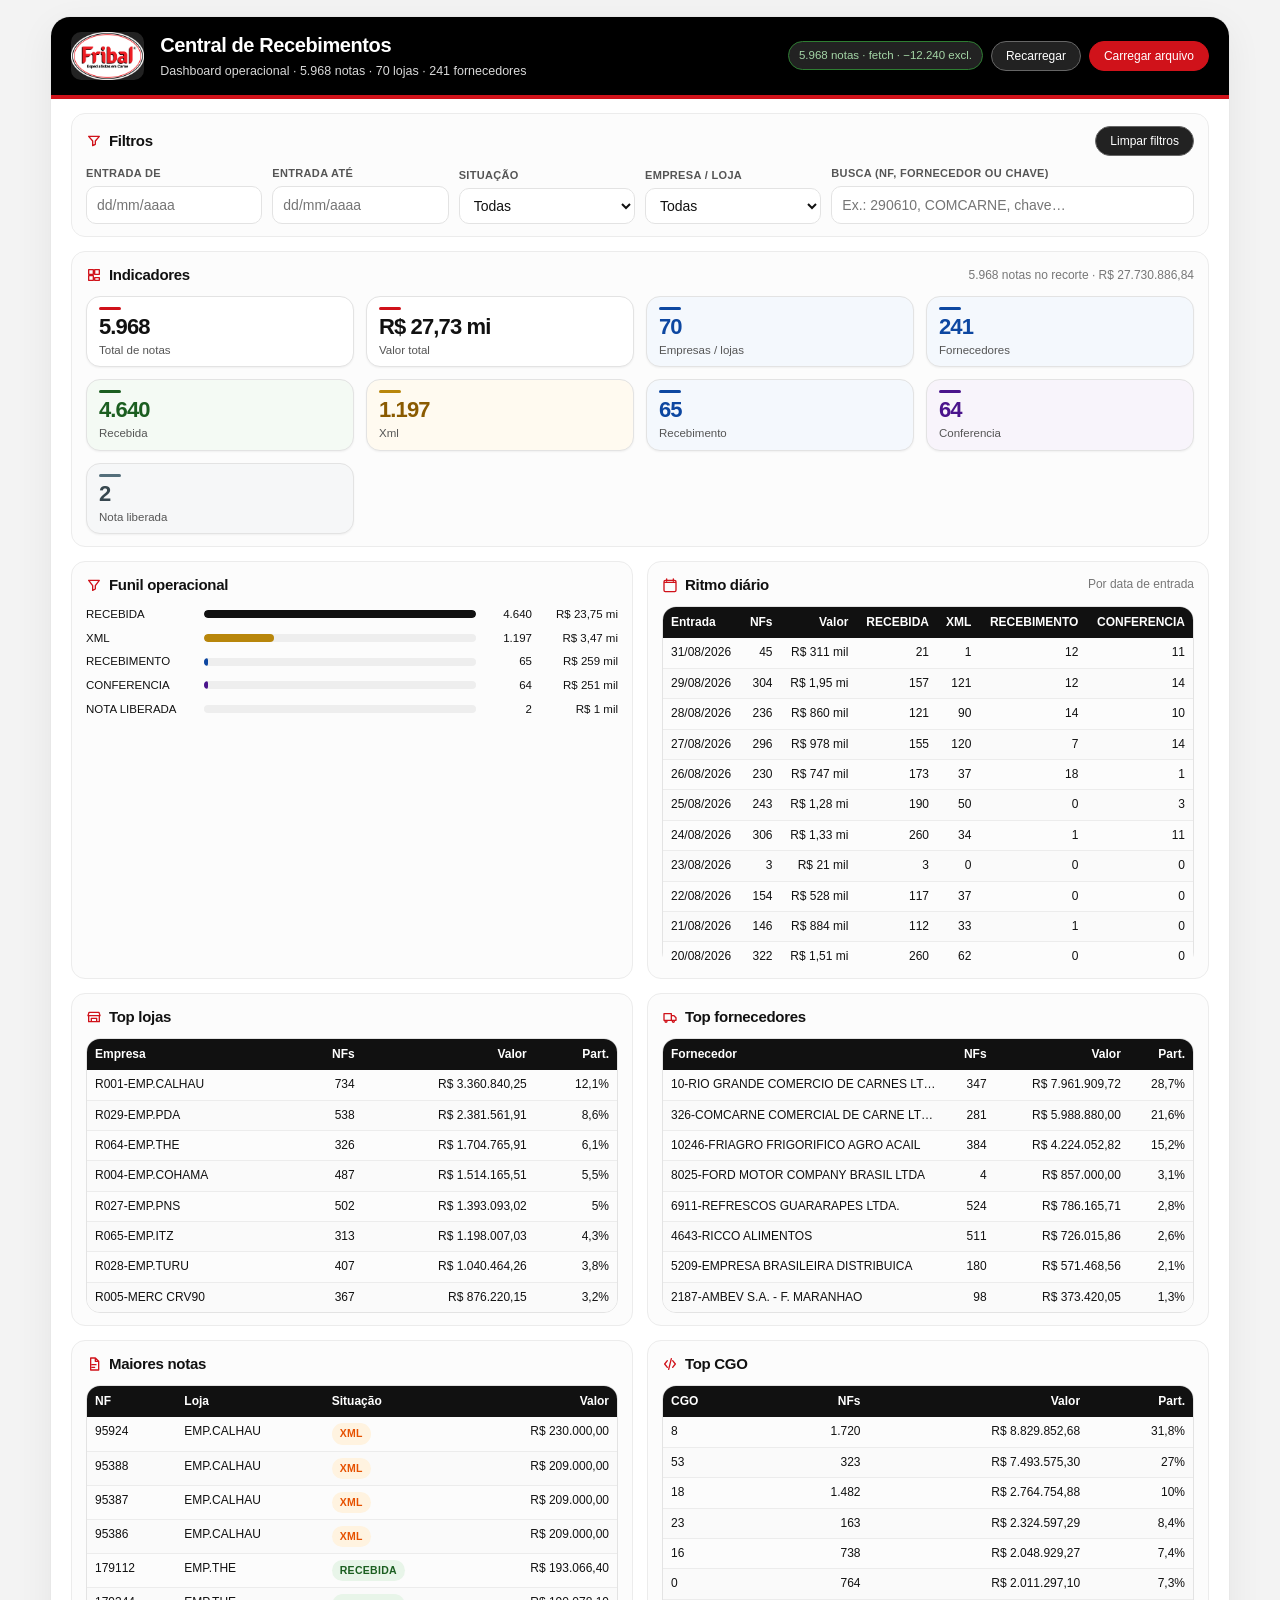
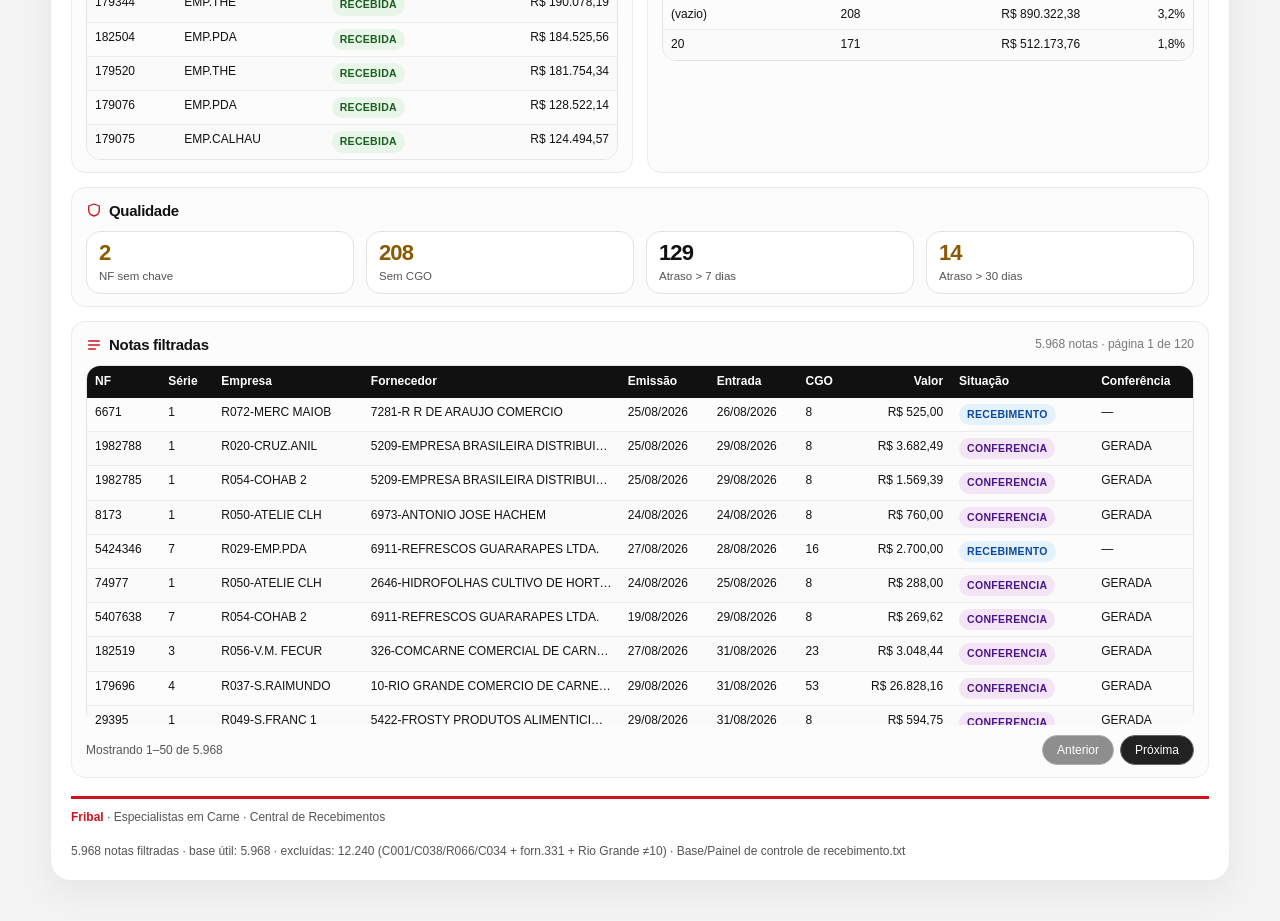
==== Bases/dashboard-recebimentos.html @ 1d32b4d4 "Versão 7" ====
<!DOCTYPE html>
<html lang="pt-BR">
<head>
  <meta charset="utf-8" />
  <meta name="viewport" content="width=device-width, initial-scale=1" />
  <title>Fribal · Dashboard de recebimentos</title>
  <style>
    :root {
      --red: #d0121a;
      --ink: #111;
      --muted: #555;
      --line: #e3e3e3;
      --card: #fff;
      --soft: rgba(17, 17, 17, 0.05);
      --bg: #f3f3f3;
    }

    * { box-sizing: border-box; }

    html, body {
      margin: 0;
      padding: 0;
      background: var(--bg);
      color: var(--ink);
      font-family: "Segoe UI", Calibri, Arial, sans-serif;
      font-size: 14px;
      line-height: 1.45;
    }

    .page {
      max-width: 1180px;
      margin: 16px auto 40px;
      background: var(--card);
      padding: 0 20px 20px;
      border: 1px solid #e8e8e8;
      border-radius: 20px;
      overflow: hidden;
      box-shadow: 0 10px 36px rgba(17, 17, 17, 0.06);
    }

    .header {
      background: #000;
      color: #fff;
      display: flex;
      align-items: center;
      justify-content: space-between;
      gap: 18px;
      flex-wrap: wrap;
      padding: 14px 20px 15px;
      margin: 0 -20px;
      border-bottom: 4px solid var(--red);
    }

    .header-brand {
      display: flex;
      align-items: center;
      gap: 16px;
      min-width: 0;
    }

    .header img {
      height: 48px;
      width: auto;
      display: block;
      border-radius: 10px;
      background: #222;
    }

    .header-text h1 {
      margin: 0 0 2px;
      font-size: 20px;
      font-weight: 700;
      letter-spacing: -0.02em;
    }

    .header-text p {
      margin: 0;
      color: #d8d8d8;
      font-size: 12.5px;
    }

    .header-actions {
      display: flex;
      align-items: center;
      gap: 8px;
      flex-wrap: wrap;
    }

    .btn {
      border: 1px solid #666;
      background: #222;
      color: #fff;
      border-radius: 999px;
      padding: 7px 14px;
      font-size: 12px;
      cursor: pointer;
      font-family: inherit;
    }

    .btn:hover { background: #333; }
    .btn.primary {
      background: var(--red);
      border-color: var(--red);
    }
    .btn.primary:hover { filter: brightness(1.08); }
    .btn:disabled {
      opacity: 0.5;
      cursor: not-allowed;
    }

    .status-pill {
      font-size: 11.5px;
      padding: 5px 10px;
      border-radius: 999px;
      background: #222;
      border: 1px solid #444;
      color: #ccc;
      white-space: nowrap;
    }
    .status-pill.ok { border-color: #2e7d32; color: #a5d6a7; }
    .status-pill.warn { border-color: #b8860b; color: #ffe082; }
    .status-pill.err { border-color: var(--red); color: #ffcdd2; }

    .wrap {
      padding-top: 14px;
      display: flex;
      flex-direction: column;
      gap: 14px;
    }

    .sec {
      position: relative;
      margin: 0;
      padding: 12px 14px;
      border: 1px solid #ececec;
      border-radius: 14px;
      background: #fcfcfc;
    }

    .sec-head {
      display: flex;
      align-items: center;
      justify-content: space-between;
      gap: 10px;
      margin-bottom: 10px;
      flex-wrap: wrap;
    }

    h2 {
      display: flex;
      align-items: center;
      gap: 7px;
      margin: 0;
      font-size: 15px;
      font-weight: 700;
      letter-spacing: -0.02em;
    }

    .ico {
      width: 16px;
      height: 16px;
      flex: 0 0 16px;
      color: var(--red);
    }

    .caption {
      font-size: 12px;
      color: #777;
      margin: 0;
    }

    .filters {
      display: grid;
      grid-template-columns: repeat(6, minmax(0, 1fr));
      gap: 10px;
      align-items: end;
    }

    .field {
      display: flex;
      flex-direction: column;
      gap: 4px;
      min-width: 0;
    }

    .field.span-2 { grid-column: span 2; }

    .field label {
      font-size: 11px;
      font-weight: 600;
      color: var(--muted);
      text-transform: uppercase;
      letter-spacing: 0.03em;
    }

    .field input,
    .field select {
      width: 100%;
      border: 1px solid var(--line);
      border-radius: 10px;
      padding: 8px 10px;
      font: inherit;
      background: #fff;
      color: var(--ink);
    }

    .field input:focus,
    .field select:focus {
      outline: 2px solid rgba(208, 18, 26, 0.25);
      border-color: var(--red);
    }

    .kpis {
      display: grid;
      grid-template-columns: repeat(4, minmax(0, 1fr));
      gap: 12px;
    }

    .kpi {
      position: relative;
      display: flex;
      flex-direction: column;
      align-items: flex-start;
      background: var(--card);
      border: 1px solid var(--line);
      border-radius: 14px;
      padding: 10px 12px 9px;
      box-shadow: 0 1px 2px var(--soft);
    }

    .kpi::before {
      content: "";
      display: block;
      width: 22px;
      height: 3px;
      border-radius: 999px;
      background: var(--red);
      margin: 0 0 6px;
    }

    .kpi .v {
      font-size: 22px;
      font-weight: 700;
      line-height: 1;
      letter-spacing: -0.04em;
      font-variant-numeric: tabular-nums;
    }

    .kpi .l {
      margin-top: 5px;
      font-size: 11.5px;
      font-weight: 500;
      color: var(--muted);
      line-height: 1.25;
    }

    .kpi.ok { background: #f4faf4; }
    .kpi.ok::before { background: #1b5e20; }
    .kpi.ok .v { color: #1b5e20; }
    .kpi.warn { background: #fffaf0; }
    .kpi.warn::before { background: #b8860b; }
    .kpi.warn .v { color: #8a5a00; }
    .kpi.info { background: #f4f8fd; }
    .kpi.info::before { background: #0d47a1; }
    .kpi.info .v { color: #0d47a1; }
    .kpi.conf { background: #f8f4fb; }
    .kpi.conf::before { background: #4a148c; }
    .kpi.conf .v { color: #4a148c; }
    .kpi.lib { background: #f6f7f8; }
    .kpi.lib::before { background: #546e7a; }
    .kpi.lib .v { color: #37474f; }

    .grid-2 {
      display: grid;
      grid-template-columns: 1fr 1fr;
      gap: 14px;
      align-items: stretch;
    }

    .grid-2 .sec { height: 100%; }

    .bars { margin: 0; display: grid; gap: 7px; }

    .bar-row {
      display: grid;
      grid-template-columns: 110px 1fr 48px 78px;
      gap: 8px;
      align-items: center;
      font-size: 11.5px;
    }

    .bar-row.dim {
      opacity: 0.35;
    }

    .bar-row .num {
      text-align: right;
      font-variant-numeric: tabular-nums;
    }

    .track {
      height: 8px;
      background: #eee;
      border-radius: 999px;
      overflow: hidden;
    }

    .fill {
      height: 100%;
      background: var(--red);
      border-radius: 999px;
      min-width: 0;
    }
    .fill.black { background: #111; }
    .fill.gray { background: #888; }
    .fill.blue { background: #0d47a1; }
    .fill.purple { background: #4a148c; }
    .fill.amber { background: #b8860b; }

    table {
      width: 100%;
      border-collapse: separate;
      border-spacing: 0;
      font-size: 12px;
      margin: 0;
      overflow: hidden;
      border: 1px solid var(--line);
      border-radius: 14px;
    }

    th {
      background: #111;
      color: #fff;
      text-align: left;
      padding: 7px 8px;
      font-weight: 600;
      position: sticky;
      top: 0;
    }

    th.num, td.num {
      text-align: right;
      font-variant-numeric: tabular-nums;
      white-space: nowrap;
    }

    #ritmo table {
      table-layout: auto;
    }

    #ritmo th.num,
    #ritmo td.num {
      white-space: nowrap;
    }

    td {
      padding: 6px 8px;
      border-bottom: 1px solid #ececec;
      vertical-align: top;
    }

    tr:last-child td { border-bottom: 0; }
    tr:nth-child(even) td { background: #fafafa; }

    .table-scroll {
      max-height: 360px;
      overflow: auto;
      border-radius: 14px;
    }

    .tag {
      display: inline-block;
      font-size: 10.5px;
      font-weight: 700;
      letter-spacing: 0.3px;
      padding: 3px 8px;
      border-radius: 999px;
      white-space: nowrap;
    }

    .tag-ok { background: #e8f5e9; color: #1b5e20; }
    .tag-xml { background: #fff3e0; color: #e65100; }
    .tag-rec { background: #e3f2fd; color: #0d47a1; }
    .tag-conf { background: #f3e5f5; color: #4a148c; }
    .tag-lib { background: #eceff1; color: #37474f; }
    .tag-other { background: #f5f5f5; color: #555; }

    .chips {
      display: grid;
      grid-template-columns: repeat(4, minmax(0, 1fr));
      gap: 12px;
    }

    .chip {
      border: 1px solid var(--line);
      border-radius: 14px;
      padding: 10px 12px 9px;
      background: #fff;
      text-align: left;
    }

    .chip b {
      display: block;
      font-size: 22px;
      letter-spacing: -0.04em;
      font-variant-numeric: tabular-nums;
      line-height: 1;
    }

    .chip span {
      display: block;
      margin-top: 5px;
      font-size: 11.5px;
      font-weight: 500;
      color: var(--muted);
      line-height: 1.25;
    }

    .chip.warn b { color: #8a5a00; }

    .pager {
      display: flex;
      align-items: center;
      justify-content: space-between;
      gap: 10px;
      margin-top: 10px;
      flex-wrap: wrap;
      font-size: 12px;
      color: var(--muted);
    }

    .pager-actions {
      display: flex;
      align-items: center;
      gap: 6px;
    }

    .empty {
      padding: 28px 16px;
      text-align: center;
      color: var(--muted);
      border: 1px dashed var(--line);
      border-radius: 14px;
      background: #fff;
    }

    .empty strong { color: var(--ink); }

    .load-banner {
      display: none;
      align-items: center;
      justify-content: space-between;
      gap: 12px;
      flex-wrap: wrap;
      padding: 12px 14px;
      border-radius: 14px;
      background: #fff6f6;
      border: 1px solid #f0c4c6;
    }

    .load-banner.show { display: flex; }

    .footer {
      margin-top: 4px;
      border-top: 3px solid var(--red);
      padding-top: 10px;
      display: flex;
      justify-content: space-between;
      gap: 16px;
      font-size: 12px;
      color: var(--muted);
      flex-wrap: wrap;
    }

    .footer strong { color: var(--red); }

    .truncate {
      max-width: 220px;
      overflow: hidden;
      text-overflow: ellipsis;
      white-space: nowrap;
    }

    #fileInput { display: none; }

    body.embed {
      background: #f3f3f3;
    }
    body.embed .page {
      max-width: none;
      margin: 0;
      border: 0;
      border-radius: 0;
      box-shadow: none;
      background: transparent;
      padding: 0 16px 20px;
    }
    body.embed .header { display: none; }
    body.embed .wrap { padding-top: 12px; }
    body.embed .footer { margin-bottom: 8px; }

    @media (max-width: 980px) {
      .filters { grid-template-columns: repeat(2, minmax(0, 1fr)); }
      .field.span-2 { grid-column: span 2; }
      .kpis { grid-template-columns: repeat(2, minmax(0, 1fr)); }
      .grid-2 { grid-template-columns: 1fr; }
      .chips { grid-template-columns: repeat(2, minmax(0, 1fr)); }
    }

    @media (max-width: 560px) {
      .filters { grid-template-columns: 1fr; }
      .field.span-2 { grid-column: span 1; }
      .kpis, .chips { grid-template-columns: 1fr; }
      .bar-row { grid-template-columns: 90px 1fr 40px; }
      .bar-row .num:last-child { display: none; }
    }
  </style>
</head>
<body>
  <div class="page">
    <header class="header">
      <div class="header-brand">
        <img src="../fribal-logo.png" alt="Fribal" onerror="this.style.display='none'" />
        <div class="header-text">
          <h1>Central de Recebimentos</h1>
          <p id="headerSub">Dashboard operacional · fonte: pasta Base</p>
        </div>
      </div>
      <div class="header-actions">
        <span class="status-pill" id="loadStatus">Carregando…</span>
        <button type="button" class="btn" id="btnReload">Recarregar</button>
        <button type="button" class="btn primary" id="btnPickFile">Carregar arquivo</button>
        <input type="file" id="fileInput" accept=".txt,.csv,text/plain" />
      </div>
    </header>

    <div class="wrap">
      <div class="load-banner" id="loadBanner">
        <div>
          <strong>Não foi possível ler a Base automaticamente.</strong>
          <div class="caption" style="margin-top:4px">
            Abra via servidor local ou selecione
            <code>Base/Painel de controle de recebimento.txt</code>.
          </div>
        </div>
        <button type="button" class="btn primary" id="btnPickFileBanner">Selecionar arquivo</button>
      </div>

      <section class="sec" id="filtros">
        <div class="sec-head">
          <h2>
            <svg class="ico" viewBox="0 0 24 24" aria-hidden="true"><path fill="none" stroke="currentColor" stroke-width="2" stroke-linecap="round" stroke-linejoin="round" d="M4 5h16l-6 7v5l-4 2v-7L4 5z"/></svg>
            Filtros
          </h2>
          <button type="button" class="btn" id="btnClearFilters">Limpar filtros</button>
        </div>
        <div class="filters">
          <div class="field">
            <label for="fDataDe">Entrada de</label>
            <input type="text" id="fDataDe" inputmode="numeric" placeholder="dd/mm/aaaa" maxlength="10" autocomplete="off" />
          </div>
          <div class="field">
            <label for="fDataAte">Entrada até</label>
            <input type="text" id="fDataAte" inputmode="numeric" placeholder="dd/mm/aaaa" maxlength="10" autocomplete="off" />
          </div>
          <div class="field">
            <label for="fSituacao">Situação</label>
            <select id="fSituacao">
              <option value="">Todas</option>
            </select>
          </div>
          <div class="field">
            <label for="fEmpresa">Empresa / loja</label>
            <select id="fEmpresa">
              <option value="">Todas</option>
            </select>
          </div>
          <div class="field span-2">
            <label for="fBusca">Busca (NF, fornecedor ou chave)</label>
            <input type="search" id="fBusca" placeholder="Ex.: 290610, COMCARNE, chave…" />
          </div>
        </div>
      </section>

      <section class="sec" id="indicadores">
        <div class="sec-head">
          <h2>
            <svg class="ico" viewBox="0 0 24 24" aria-hidden="true"><path fill="none" stroke="currentColor" stroke-width="2" stroke-linecap="round" stroke-linejoin="round" d="M4 4h7v7H4V4zm9 0h7v7h-7V4zM4 13h7v7H4v-7zm9 3h7v4h-7v-4z"/></svg>
            Indicadores
          </h2>
          <p class="caption" id="kpiCaption">Aguardando dados…</p>
        </div>
        <div class="kpis" id="kpiGrid"></div>
      </section>

      <div class="grid-2">
        <section class="sec" id="funil">
          <div class="sec-head">
            <h2>
              <svg class="ico" viewBox="0 0 24 24" aria-hidden="true"><path fill="none" stroke="currentColor" stroke-width="2" stroke-linecap="round" stroke-linejoin="round" d="M4 5h16l-6 8v5l-4 2v-7L4 5z"/></svg>
              Funil operacional
            </h2>
          </div>
          <div class="bars" id="funilBars"></div>
        </section>

        <section class="sec" id="ritmo">
          <div class="sec-head">
            <h2>
              <svg class="ico" viewBox="0 0 24 24" aria-hidden="true"><path fill="none" stroke="currentColor" stroke-width="2" stroke-linecap="round" stroke-linejoin="round" d="M7 3v3M17 3v3M4 8h16M5 5h14a2 2 0 0 1 2 2v13a2 2 0 0 1-2 2H5a2 2 0 0 1-2-2V7a2 2 0 0 1 2-2z"/></svg>
              Ritmo diário
            </h2>
            <p class="caption">Por data de entrada</p>
          </div>
          <div class="table-scroll" id="ritmoTableWrap"></div>
        </section>
      </div>

      <div class="grid-2">
        <section class="sec" id="lojas">
          <div class="sec-head">
            <h2>
              <svg class="ico" viewBox="0 0 24 24" aria-hidden="true"><path fill="none" stroke="currentColor" stroke-width="2" stroke-linecap="round" stroke-linejoin="round" d="M3 10l1.5-5h15L21 10M4 10v9h16v-9M8 19v-5h8v5M3 10h18"/></svg>
              Top lojas
            </h2>
          </div>
          <div id="lojasTableWrap"></div>
        </section>

        <section class="sec" id="fornecedores">
          <div class="sec-head">
            <h2>
              <svg class="ico" viewBox="0 0 24 24" aria-hidden="true"><path fill="none" stroke="currentColor" stroke-width="2" stroke-linecap="round" stroke-linejoin="round" d="M3 7h11v10H3V7zm11 3h4l3 3v4h-7v-7zM6 20a1.5 1.5 0 1 0 0-3 1.5 1.5 0 0 0 0 3zm11 0a1.5 1.5 0 1 0 0-3 1.5 1.5 0 0 0 0 3z"/></svg>
              Top fornecedores
            </h2>
          </div>
          <div id="fornecedoresTableWrap"></div>
        </section>
      </div>

      <div class="grid-2">
        <section class="sec" id="maiores">
          <div class="sec-head">
            <h2>
              <svg class="ico" viewBox="0 0 24 24" aria-hidden="true"><path fill="none" stroke="currentColor" stroke-width="2" stroke-linecap="round" stroke-linejoin="round" d="M7 3h7l5 5v13H7V3zm7 0v5h5M9 13h6M9 17h4"/></svg>
              Maiores notas
            </h2>
          </div>
          <div id="maioresTableWrap"></div>
        </section>

        <section class="sec" id="cgo">
          <div class="sec-head">
            <h2>
              <svg class="ico" viewBox="0 0 24 24" aria-hidden="true"><path fill="none" stroke="currentColor" stroke-width="2" stroke-linecap="round" stroke-linejoin="round" d="M8 7l-4 5 4 5M16 7l4 5-4 5M10 20l4-16"/></svg>
              Top CGO
            </h2>
          </div>
          <div id="cgoTableWrap"></div>
        </section>
      </div>

      <section class="sec" id="qualidade">
        <div class="sec-head">
          <h2>
            <svg class="ico" viewBox="0 0 24 24" aria-hidden="true"><path fill="none" stroke="currentColor" stroke-width="2" stroke-linecap="round" stroke-linejoin="round" d="M12 3l8 3v6c0 5-3.5 8-8 9-4.5-1-8-4-8-9V6l8-3z"/></svg>
            Qualidade
          </h2>
        </div>
        <div class="chips" id="qualidadeChips"></div>
      </section>

      <section class="sec" id="detalhe">
        <div class="sec-head">
          <h2>
            <svg class="ico" viewBox="0 0 24 24" aria-hidden="true"><path fill="none" stroke="currentColor" stroke-width="2" stroke-linecap="round" stroke-linejoin="round" d="M4 6h16M4 12h16M4 18h10"/></svg>
            Notas filtradas
          </h2>
          <p class="caption" id="tableCaption">—</p>
        </div>
        <div class="table-scroll" id="detailTableWrap"></div>
        <div class="pager">
          <div id="pagerInfo">—</div>
          <div class="pager-actions">
            <button type="button" class="btn" id="btnPrevPage">Anterior</button>
            <button type="button" class="btn" id="btnNextPage">Próxima</button>
          </div>
        </div>
      </section>

      <div class="footer">
        <div><strong>Fribal</strong> · Especialistas em Carne · Central de Recebimentos</div>
        <div id="footerMeta">Fonte: Base/Painel de controle de recebimento.txt</div>
      </div>
    </div>
  </div>

  <script>
(function () {
  "use strict";

  if (new URLSearchParams(location.search).has("embed")) {
    document.body.classList.add("embed");
  }

  var DATA_PATH = "Base/Painel de controle de recebimento.txt";
  var PAGE_SIZE = 50;
  var SIT_ORDER = ["RECEBIDA", "XML", "RECEBIMENTO", "CONFERENCIA", "NOTA LIBERADA"];
  var EXCLUDED_EMPRESA_CODES = { C001: true, C038: true, R066: true, C034: true };
  var EXCLUDED_FORNECEDOR_CODES = { "331": true };
  var RIO_GRANDE_NAME = "RIO GRANDE COMERCIO DE CARNE";
  var RIO_GRANDE_KEEP_CODE = "10";

  var allRows = [];
  var filtered = [];
  var page = 0;
  var rawCount = 0;
  var excludedCount = 0;

  var els = {
    loadStatus: document.getElementById("loadStatus"),
    loadBanner: document.getElementById("loadBanner"),
    headerSub: document.getElementById("headerSub"),
    footerMeta: document.getElementById("footerMeta"),
    fileInput: document.getElementById("fileInput"),
    fDataDe: document.getElementById("fDataDe"),
    fDataAte: document.getElementById("fDataAte"),
    fSituacao: document.getElementById("fSituacao"),
    fEmpresa: document.getElementById("fEmpresa"),
    fBusca: document.getElementById("fBusca"),
    kpiGrid: document.getElementById("kpiGrid"),
    kpiCaption: document.getElementById("kpiCaption"),
    funilBars: document.getElementById("funilBars"),
    ritmoTableWrap: document.getElementById("ritmoTableWrap"),
    lojasTableWrap: document.getElementById("lojasTableWrap"),
    fornecedoresTableWrap: document.getElementById("fornecedoresTableWrap"),
    maioresTableWrap: document.getElementById("maioresTableWrap"),
    cgoTableWrap: document.getElementById("cgoTableWrap"),
    qualidadeChips: document.getElementById("qualidadeChips"),
    detailTableWrap: document.getElementById("detailTableWrap"),
    tableCaption: document.getElementById("tableCaption"),
    pagerInfo: document.getElementById("pagerInfo"),
    btnPrevPage: document.getElementById("btnPrevPage"),
    btnNextPage: document.getElementById("btnNextPage"),
  };

  function setStatus(text, kind) {
    els.loadStatus.textContent = text;
    els.loadStatus.className = "status-pill" + (kind ? " " + kind : "");
  }

  function parseDate(raw) {
    if (!raw) return "";
    var m = String(raw).match(/^(\d{4}-\d{2}-\d{2})/);
    return m ? m[1] : "";
  }

  /** Converte dd/mm/aaaa → YYYY-MM-DD (ou "" se incompleto/inválido). */
  function brDateToIso(raw) {
    var s = String(raw || "").trim();
    if (!s) return "";
    var m = s.match(/^(\d{2})\/(\d{2})\/(\d{4})$/);
    if (!m) return "";
    var dd = Number(m[1]);
    var mm = Number(m[2]);
    var yyyy = Number(m[3]);
    if (mm < 1 || mm > 12 || dd < 1 || dd > 31) return "";
    var iso =
      String(yyyy) +
      "-" +
      String(mm).padStart(2, "0") +
      "-" +
      String(dd).padStart(2, "0");
    var dt = new Date(iso + "T00:00:00");
    if (isNaN(dt) || dt.getFullYear() !== yyyy || dt.getMonth() + 1 !== mm || dt.getDate() !== dd) {
      return "";
    }
    return iso;
  }

  /** Máscara progressiva para digitar dd/mm/aaaa. */
  function maskBrDateInput(el) {
    var digits = String(el.value || "").replace(/\D/g, "").slice(0, 8);
    var out = "";
    if (digits.length <= 2) out = digits;
    else if (digits.length <= 4) out = digits.slice(0, 2) + "/" + digits.slice(2);
    else out = digits.slice(0, 2) + "/" + digits.slice(2, 4) + "/" + digits.slice(4);
    el.value = out;
  }

  function parseMoney(raw) {
    if (raw == null || raw === "") return 0;
    var s = String(raw).trim();
    if (!s) return 0;
    s = s.replace(/\./g, "").replace(",", ".");
    var n = Number(s);
    return Number.isFinite(n) ? n : 0;
  }

  function daysBetween(a, b) {
    if (!a || !b) return null;
    var da = new Date(a + "T00:00:00");
    var db = new Date(b + "T00:00:00");
    if (isNaN(da) || isNaN(db)) return null;
    return Math.round((db - da) / 86400000);
  }

  function formatBR(n) {
    return Number(n || 0).toLocaleString("pt-BR");
  }

  function formatMoney(n) {
    return Number(n || 0).toLocaleString("pt-BR", {
      style: "currency",
      currency: "BRL",
      maximumFractionDigits: 2,
    });
  }

  function formatMoneyShort(n) {
    var v = Number(n || 0);
    if (Math.abs(v) >= 1e6) {
      return "R$ " + (v / 1e6).toLocaleString("pt-BR", { maximumFractionDigits: 2 }) + " mi";
    }
    if (Math.abs(v) >= 1e3) {
      return "R$ " + (v / 1e3).toLocaleString("pt-BR", { maximumFractionDigits: 0 }) + " mil";
    }
    return formatMoney(v);
  }

  function formatDateBR(iso) {
    if (!iso) return "—";
    var p = iso.split("-");
    if (p.length !== 3) return iso;
    return p[2] + "/" + p[1] + "/" + p[0];
  }

  function esc(s) {
    return String(s == null ? "" : s)
      .replace(/&/g, "&amp;")
      .replace(/</g, "&lt;")
      .replace(/>/g, "&gt;")
      .replace(/"/g, "&quot;");
  }

  function tagClass(sit) {
    var s = String(sit || "").toUpperCase();
    if (s === "RECEBIDA") return "tag-ok";
    if (s === "XML") return "tag-xml";
    if (s === "RECEBIMENTO") return "tag-rec";
    if (s === "CONFERENCIA" || s === "CONFERÊNCIA") return "tag-conf";
    if (s === "NOTA LIBERADA") return "tag-lib";
    return "tag-other";
  }

  function sitFillClass(sit) {
    var s = String(sit || "").toUpperCase();
    if (s === "RECEBIDA") return "black";
    if (s === "XML") return "amber";
    if (s === "RECEBIMENTO") return "blue";
    if (s === "CONFERENCIA" || s === "CONFERÊNCIA") return "purple";
    return "gray";
  }

  function empresaCode(empresa) {
    var s = String(empresa || "").trim();
    if (!s) return "";
    var i = s.indexOf("-");
    return (i >= 0 ? s.slice(0, i) : s).trim().toUpperCase();
  }

  function fornecedorCode(fornecedor) {
    var s = String(fornecedor || "").trim();
    if (!s) return "";
    var i = s.indexOf("-");
    return (i >= 0 ? s.slice(0, i) : s).trim();
  }

  /** Regras fixas: exclui C001/C038/R066/C034, fornecedor 331 e Rio Grande (exceto código 10). */
  function isBusinessExcluded(row) {
    var emp = empresaCode(row.empresa);
    if (EXCLUDED_EMPRESA_CODES[emp]) return true;

    var fornCode = fornecedorCode(row.fornecedor);
    if (EXCLUDED_FORNECEDOR_CODES[fornCode]) return true;

    var forn = String(row.fornecedor || "").toUpperCase();
    if (forn.indexOf(RIO_GRANDE_NAME) >= 0) {
      if (fornCode !== RIO_GRANDE_KEEP_CODE) return true;
    }
    return false;
  }

  function applyBusinessRules(rows) {
    rawCount = rows.length;
    var kept = [];
    for (var i = 0; i < rows.length; i++) {
      if (!isBusinessExcluded(rows[i])) kept.push(rows[i]);
    }
    excludedCount = rawCount - kept.length;
    return kept;
  }

  function parseCsv(text) {
    var lines = String(text).replace(/^\uFEFF/, "").split(/\r?\n/);
    if (!lines.length) return [];
    var header = lines[0].split(";");
    var idx = {};
    for (var i = 0; i < header.length; i++) {
      idx[header[i].trim()] = i;
    }

    function col(parts, name) {
      var j = idx[name];
      return j == null ? "" : (parts[j] != null ? parts[j] : "");
    }

    var rows = [];
    for (var li = 1; li < lines.length; li++) {
      var line = lines[li];
      if (!line || !line.trim()) continue;
      var parts = line.split(";");
      var dataEmissao = parseDate(col(parts, "DATA_EMISSAO"));
      var dataEntrada = parseDate(col(parts, "DATA_ENTRADA"));
      var valor = parseMoney(col(parts, "VALOR_TOTAL"));
      var situacao = (col(parts, "SITUACAO_") || "").trim();
      var empresa = (col(parts, "EMPRESA") || "").trim();
      var fornecedor = (col(parts, "FORNECEDOR") || "").trim();
      var cgo = (col(parts, "CGO") || "").trim();
      var chave = (col(parts, "CHAVE_ACESSO") || "").trim();
      var nf = (col(parts, "NUMERO_NF") || "").trim();
      var serie = (col(parts, "SERIE") || "").trim();
      var sitConf = (col(parts, "SITUACAO_CONFERENCIA") || "").trim();
      var atraso = daysBetween(dataEmissao, dataEntrada);

      rows.push({
        nf: nf,
        serie: serie,
        empresa: empresa,
        fornecedor: fornecedor,
        dataEmissao: dataEmissao,
        dataEntrada: dataEntrada,
        cgo: cgo,
        valor: valor,
        situacao: situacao,
        sitConf: sitConf,
        chave: chave,
        atraso: atraso,
        search: (nf + " " + fornecedor + " " + chave + " " + empresa).toLowerCase(),
      });
    }
    return rows;
  }

  function uniqueSorted(arr) {
    var map = Object.create(null);
    for (var i = 0; i < arr.length; i++) {
      if (arr[i]) map[arr[i]] = true;
    }
    return Object.keys(map).sort(function (a, b) {
      return a.localeCompare(b, "pt-BR");
    });
  }

  function fillSelect(select, values, placeholder) {
    var current = select.value;
    var html = '<option value="">' + esc(placeholder) + "</option>";
    for (var i = 0; i < values.length; i++) {
      html += '<option value="' + esc(values[i]) + '">' + esc(values[i]) + "</option>";
    }
    select.innerHTML = html;
    if (current && values.indexOf(current) >= 0) select.value = current;
  }

  function populateFilterOptions() {
    var sits = uniqueSorted(allRows.map(function (r) { return r.situacao; }));
    sits.sort(function (a, b) {
      var ia = SIT_ORDER.indexOf(a);
      var ib = SIT_ORDER.indexOf(b);
      if (ia < 0) ia = 999;
      if (ib < 0) ib = 999;
      if (ia !== ib) return ia - ib;
      return a.localeCompare(b, "pt-BR");
    });
    fillSelect(els.fSituacao, sits, "Todas");
    fillSelect(
      els.fEmpresa,
      uniqueSorted(allRows.map(function (r) { return r.empresa; })),
      "Todas"
    );

    var minD = "";
    var maxD = "";
    for (var i = 0; i < allRows.length; i++) {
      var d = allRows[i].dataEntrada;
      if (!d) continue;
      if (!minD || d < minD) minD = d;
      if (!maxD || d > maxD) maxD = d;
    }
    var hint =
      minD && maxD
        ? "Período na base: " + formatDateBR(minD) + " a " + formatDateBR(maxD)
        : "Formato dd/mm/aaaa";
    els.fDataDe.title = hint;
    els.fDataAte.title = hint;
  }

  function getFilters() {
    return {
      de: brDateToIso(els.fDataDe.value),
      ate: brDateToIso(els.fDataAte.value),
      situacao: els.fSituacao.value || "",
      empresa: els.fEmpresa.value || "",
      busca: (els.fBusca.value || "").trim().toLowerCase(),
    };
  }

  function matchFilters(r, f, opts) {
    opts = opts || {};
    if (f.de && (!r.dataEntrada || r.dataEntrada < f.de)) return false;
    if (f.ate && (!r.dataEntrada || r.dataEntrada > f.ate)) return false;
    if (!opts.ignoreSituacao && f.situacao && r.situacao !== f.situacao) return false;
    if (f.empresa && r.empresa !== f.empresa) return false;
    if (f.busca && r.search.indexOf(f.busca) < 0) return false;
    return true;
  }

  function applyFilters() {
    var f = getFilters();
    filtered = allRows.filter(function (r) {
      return matchFilters(r, f);
    });
    page = 0;
    renderAll();
  }

  function aggBy(rows, keyFn) {
    var map = Object.create(null);
    for (var i = 0; i < rows.length; i++) {
      var r = rows[i];
      var k = keyFn(r);
      if (!map[k]) map[k] = { key: k, count: 0, valor: 0 };
      map[k].count += 1;
      map[k].valor += r.valor;
    }
    return Object.keys(map).map(function (k) { return map[k]; });
  }

  function renderKpis(rows) {
    var totalValor = 0;
    var empresas = Object.create(null);
    var fornecedores = Object.create(null);
    var bySit = Object.create(null);

    for (var i = 0; i < rows.length; i++) {
      var r = rows[i];
      totalValor += r.valor;
      if (r.empresa) empresas[r.empresa] = true;
      if (r.fornecedor) fornecedores[r.fornecedor] = true;
      bySit[r.situacao] = (bySit[r.situacao] || 0) + 1;
    }

    var items = [
      { v: formatBR(rows.length), l: "Total de notas", cls: "" },
      { v: formatMoneyShort(totalValor), l: "Valor total", cls: "" },
      { v: formatBR(Object.keys(empresas).length), l: "Empresas / lojas", cls: "info" },
      { v: formatBR(Object.keys(fornecedores).length), l: "Fornecedores", cls: "info" },
    ];

    var sitMeta = [
      { key: "RECEBIDA", cls: "ok" },
      { key: "XML", cls: "warn" },
      { key: "RECEBIMENTO", cls: "info" },
      { key: "CONFERENCIA", cls: "conf" },
      { key: "NOTA LIBERADA", cls: "lib" },
    ];

    for (var s = 0; s < sitMeta.length; s++) {
      var sm = sitMeta[s];
      items.push({
        v: formatBR(bySit[sm.key] || 0),
        l: sm.key.charAt(0) + sm.key.slice(1).toLowerCase(),
        cls: sm.cls,
      });
    }

    var html = "";
    for (var j = 0; j < items.length; j++) {
      html +=
        '<div class="kpi ' + items[j].cls + '">' +
        '<div class="v">' + esc(items[j].v) + "</div>" +
        '<div class="l">' + esc(items[j].l) + "</div>" +
        "</div>";
    }
    els.kpiGrid.innerHTML = html;
    els.kpiCaption.textContent =
      formatBR(rows.length) + " notas no recorte · " + formatMoney(totalValor);
  }

  function renderFunil(rows) {
    // Sempre mostra todas as situações do SIT_ORDER (mesmo com filtro de situação),
    // para o funil não colapsar em uma única barra.
    var bySitMap = Object.create(null);
    for (var s = 0; s < SIT_ORDER.length; s++) {
      bySitMap[SIT_ORDER[s]] = { key: SIT_ORDER[s], count: 0, valor: 0 };
    }
    for (var i = 0; i < rows.length; i++) {
      var r = rows[i];
      var k = r.situacao || "(vazio)";
      if (!bySitMap[k]) bySitMap[k] = { key: k, count: 0, valor: 0 };
      bySitMap[k].count += 1;
      bySitMap[k].valor += r.valor;
    }

    var bySit = Object.keys(bySitMap).map(function (k) { return bySitMap[k]; });
    bySit.sort(function (a, b) {
      var ia = SIT_ORDER.indexOf(a.key);
      var ib = SIT_ORDER.indexOf(b.key);
      if (ia < 0) ia = 999;
      if (ib < 0) ib = 999;
      if (ia !== ib) return ia - ib;
      return b.count - a.count;
    });

    var max = 0;
    for (var m = 0; m < bySit.length; m++) {
      if (bySit[m].count > max) max = bySit[m].count;
    }
    if (!max) max = 1;

    if (!rows.length) {
      els.funilBars.innerHTML = '<div class="empty">Sem dados no filtro atual.</div>';
      return;
    }

    var html = "";
    var sitFiltro = getFilters().situacao;
    for (var j = 0; j < bySit.length; j++) {
      var item = bySit[j];
      if (item.count === 0 && SIT_ORDER.indexOf(item.key) < 0) continue;
      var pct = (100 * item.count) / max;
      var active = !sitFiltro || sitFiltro === item.key;
      html +=
        '<div class="bar-row' + (active ? "" : " dim") + '">' +
        "<div>" + esc(item.key) + "</div>" +
        '<div class="track"><div class="fill ' + sitFillClass(item.key) + '" style="width:' + pct.toFixed(1) + '%"></div></div>' +
        '<div class="num">' + formatBR(item.count) + "</div>" +
        '<div class="num">' + formatMoneyShort(item.valor) + "</div>" +
        "</div>";
    }
    els.funilBars.innerHTML = html;
  }

  function renderRitmo(rows) {
    var byDay = aggBy(rows, function (r) { return r.dataEntrada || "(sem data)"; });
    byDay.sort(function (a, b) {
      if (a.key === "(sem data)") return 1;
      if (b.key === "(sem data)") return -1;
      return a.key < b.key ? 1 : a.key > b.key ? -1 : 0;
    });

    var sitKeys = {};
    for (var i = 0; i < rows.length; i++) {
      if (rows[i].situacao) sitKeys[rows[i].situacao] = true;
    }
    var sits = Object.keys(sitKeys).sort(function (a, b) {
      var ia = SIT_ORDER.indexOf(a);
      var ib = SIT_ORDER.indexOf(b);
      if (ia < 0) ia = 999;
      if (ib < 0) ib = 999;
      return ia - ib || a.localeCompare(b);
    });
    if (sits.length > 4) sits = sits.slice(0, 4);

    var daySit = Object.create(null);
    for (var r = 0; r < rows.length; r++) {
      var day = rows[r].dataEntrada || "(sem data)";
      var sit = rows[r].situacao || "(vazio)";
      if (!daySit[day]) daySit[day] = Object.create(null);
      daySit[day][sit] = (daySit[day][sit] || 0) + 1;
    }

    if (!byDay.length) {
      els.ritmoTableWrap.innerHTML = '<div class="empty">Sem dados no filtro atual.</div>';
      return;
    }

    var show = byDay.slice(0, 14);
    var head =
      "<thead><tr><th>Entrada</th><th class=\"num\">NFs</th><th class=\"num\">Valor</th>";
    for (var s = 0; s < sits.length; s++) {
      head += '<th class="num">' + esc(sits[s]) + "</th>";
    }
    head += "</tr></thead>";

    var body = "<tbody>";
    for (var d = 0; d < show.length; d++) {
      var item = show[d];
      body +=
        "<tr><td>" +
        esc(item.key === "(sem data)" ? item.key : formatDateBR(item.key)) +
        '</td><td class="num">' +
        formatBR(item.count) +
        '</td><td class="num">' +
        formatMoneyShort(item.valor) +
        "</td>";
      for (var si = 0; si < sits.length; si++) {
        var c = (daySit[item.key] && daySit[item.key][sits[si]]) || 0;
        body += '<td class="num">' + formatBR(c) + "</td>";
      }
      body += "</tr>";
    }
    body += "</tbody>";
    els.ritmoTableWrap.innerHTML = "<table>" + head + body + "</table>";
  }

  function renderTopTable(container, rows, keyFn, label, limit) {
    var items = aggBy(rows, keyFn);
    items.sort(function (a, b) {
      if (b.valor !== a.valor) return b.valor - a.valor;
      return b.count - a.count;
    });
    items = items.slice(0, limit || 8);

    var totalValor = 0;
    for (var i = 0; i < rows.length; i++) totalValor += rows[i].valor;
    if (!totalValor) totalValor = 1;

    if (!items.length) {
      container.innerHTML = '<div class="empty">Sem dados no filtro atual.</div>';
      return;
    }

    var html =
      "<table><thead><tr><th>" +
      esc(label) +
      '</th><th class="num">NFs</th><th class="num">Valor</th><th class="num">Part.</th></tr></thead><tbody>';
    for (var j = 0; j < items.length; j++) {
      var it = items[j];
      var part = (100 * it.valor) / totalValor;
      html +=
        "<tr><td class=\"truncate\" title=\"" +
        esc(it.key) +
        "\">" +
        esc(it.key) +
        '</td><td class="num">' +
        formatBR(it.count) +
        '</td><td class="num">' +
        formatMoney(it.valor) +
        '</td><td class="num">' +
        part.toLocaleString("pt-BR", { maximumFractionDigits: 1 }) +
        "%</td></tr>";
    }
    html += "</tbody></table>";
    container.innerHTML = html;
  }

  function renderMaiores(rows) {
    var sorted = rows.slice().sort(function (a, b) {
      return b.valor - a.valor;
    }).slice(0, 10);

    if (!sorted.length) {
      els.maioresTableWrap.innerHTML = '<div class="empty">Sem dados no filtro atual.</div>';
      return;
    }

    var html =
      '<table><thead><tr><th>NF</th><th>Loja</th><th>Situação</th><th class="num">Valor</th></tr></thead><tbody>';
    for (var i = 0; i < sorted.length; i++) {
      var r = sorted[i];
      var loja = r.empresa || "—";
      if (loja.indexOf("-") >= 0) loja = loja.split("-").slice(1).join("-");
      html +=
        "<tr><td>" +
        esc(r.nf || "—") +
        '</td><td class="truncate" title="' +
        esc(r.empresa) +
        '">' +
        esc(loja) +
        '</td><td><span class="tag ' +
        tagClass(r.situacao) +
        '">' +
        esc(r.situacao || "—") +
        '</span></td><td class="num">' +
        formatMoney(r.valor) +
        "</td></tr>";
    }
    html += "</tbody></table>";
    els.maioresTableWrap.innerHTML = html;
  }

  function renderCgo(rows) {
    renderTopTable(
      els.cgoTableWrap,
      rows,
      function (r) { return r.cgo || "(vazio)"; },
      "CGO",
      8
    );
  }

  function renderQualidade(rows) {
    var semChave = 0;
    var semCgo = 0;
    var atraso7 = 0;
    var atraso30 = 0;
    for (var i = 0; i < rows.length; i++) {
      var r = rows[i];
      if (!r.chave) semChave++;
      if (!r.cgo) semCgo++;
      if (r.atraso != null && r.atraso > 7) atraso7++;
      if (r.atraso != null && r.atraso > 30) atraso30++;
    }
    els.qualidadeChips.innerHTML =
      '<div class="chip warn"><b>' + formatBR(semChave) + "</b><span>NF sem chave</span></div>" +
      '<div class="chip warn"><b>' + formatBR(semCgo) + "</b><span>Sem CGO</span></div>" +
      '<div class="chip"><b>' + formatBR(atraso7) + "</b><span>Atraso &gt; 7 dias</span></div>" +
      '<div class="chip warn"><b>' + formatBR(atraso30) + "</b><span>Atraso &gt; 30 dias</span></div>";
  }

  function renderDetail() {
    var totalPages = Math.max(1, Math.ceil(filtered.length / PAGE_SIZE));
    if (page >= totalPages) page = totalPages - 1;
    if (page < 0) page = 0;

    var start = page * PAGE_SIZE;
    var slice = filtered.slice(start, start + PAGE_SIZE);

    els.tableCaption.textContent =
      formatBR(filtered.length) + " notas · página " + (page + 1) + " de " + totalPages;

    if (!filtered.length) {
      els.detailTableWrap.innerHTML = '<div class="empty">Nenhuma nota no filtro atual.</div>';
      els.pagerInfo.textContent = "0 notas";
      els.btnPrevPage.disabled = true;
      els.btnNextPage.disabled = true;
      return;
    }

    var html =
      "<table><thead><tr>" +
      "<th>NF</th><th>Série</th><th>Empresa</th><th>Fornecedor</th>" +
      "<th>Emissão</th><th>Entrada</th><th>CGO</th>" +
      '<th class="num">Valor</th><th>Situação</th><th>Conferência</th>' +
      "</tr></thead><tbody>";

    for (var i = 0; i < slice.length; i++) {
      var r = slice[i];
      html +=
        "<tr>" +
        "<td>" + esc(r.nf) + "</td>" +
        "<td>" + esc(r.serie) + "</td>" +
        '<td class="truncate" title="' + esc(r.empresa) + '">' + esc(r.empresa) + "</td>" +
        '<td class="truncate" title="' + esc(r.fornecedor) + '">' + esc(r.fornecedor) + "</td>" +
        "<td>" + esc(formatDateBR(r.dataEmissao)) + "</td>" +
        "<td>" + esc(formatDateBR(r.dataEntrada)) + "</td>" +
        "<td>" + esc(r.cgo || "—") + "</td>" +
        '<td class="num">' + formatMoney(r.valor) + "</td>" +
        '<td><span class="tag ' + tagClass(r.situacao) + '">' + esc(r.situacao || "—") + "</span></td>" +
        "<td>" + esc(r.sitConf || "—") + "</td>" +
        "</tr>";
    }
    html += "</tbody></table>";
    els.detailTableWrap.innerHTML = html;

    var end = Math.min(start + PAGE_SIZE, filtered.length);
    els.pagerInfo.textContent =
      "Mostrando " + formatBR(start + 1) + "–" + formatBR(end) + " de " + formatBR(filtered.length);
    els.btnPrevPage.disabled = page <= 0;
    els.btnNextPage.disabled = page >= totalPages - 1;
  }

  function renderAll() {
    var f = getFilters();
    // Funil ignora o filtro de situação para não colapsar em uma barra.
    var rowsFunil = allRows.filter(function (r) {
      return matchFilters(r, f, { ignoreSituacao: true });
    });

    renderKpis(filtered);
    renderFunil(rowsFunil);
    renderRitmo(filtered);
    renderTopTable(
      els.lojasTableWrap,
      filtered,
      function (r) { return r.empresa || "(sem empresa)"; },
      "Empresa",
      8
    );
    renderTopTable(
      els.fornecedoresTableWrap,
      filtered,
      function (r) { return r.fornecedor || "(sem fornecedor)"; },
      "Fornecedor",
      8
    );
    renderMaiores(filtered);
    renderCgo(filtered);
    renderQualidade(filtered);
    renderDetail();

    var empresas = Object.create(null);
    var forn = Object.create(null);
    for (var i = 0; i < filtered.length; i++) {
      if (filtered[i].empresa) empresas[filtered[i].empresa] = true;
      if (filtered[i].fornecedor) forn[filtered[i].fornecedor] = true;
    }
    els.headerSub.textContent =
      "Dashboard operacional · " +
      formatBR(filtered.length) +
      " notas · " +
      formatBR(Object.keys(empresas).length) +
      " lojas · " +
      formatBR(Object.keys(forn).length) +
      " fornecedores";
    els.footerMeta.textContent =
      formatBR(filtered.length) +
      " notas filtradas · base útil: " +
      formatBR(allRows.length) +
      " · excluídas: " +
      formatBR(excludedCount) +
      " (C001/C038/R066/C034 + forn.331 + Rio Grande ≠10) · " +
      DATA_PATH;
  }

  function onDataLoaded(rows, sourceLabel) {
    allRows = applyBusinessRules(rows);
    els.loadBanner.classList.remove("show");
    setStatus(
      formatBR(allRows.length) +
        " notas · " +
        sourceLabel +
        " · −" +
        formatBR(excludedCount) +
        " excl.",
      "ok"
    );
    populateFilterOptions();
    applyFilters();
  }

  function onLoadError(msg) {
    setStatus("Falha ao carregar", "err");
    els.loadBanner.classList.add("show");
    els.kpiGrid.innerHTML = "";
    els.kpiCaption.textContent = msg || "Sem dados";
    els.funilBars.innerHTML = '<div class="empty"><strong>Sem dados.</strong><br>Carregue o arquivo da pasta Base.</div>';
    els.ritmoTableWrap.innerHTML = "";
    els.lojasTableWrap.innerHTML = "";
    els.fornecedoresTableWrap.innerHTML = "";
    els.maioresTableWrap.innerHTML = "";
    els.cgoTableWrap.innerHTML = "";
    els.qualidadeChips.innerHTML = "";
    els.detailTableWrap.innerHTML = "";
  }

  async function loadFromFetch() {
    setStatus("Carregando Base…", "warn");
    var res = await fetch(DATA_PATH + "?t=" + Date.now());
    if (!res.ok) throw new Error("HTTP " + res.status);
    var text = await res.text();
    var rows = parseCsv(text);
    if (!rows.length) throw new Error("Arquivo vazio");
    onDataLoaded(rows, "fetch");
  }

  function loadFromFile(file) {
    setStatus("Lendo arquivo…", "warn");
    var reader = new FileReader();
    reader.onload = function () {
      try {
        var rows = parseCsv(String(reader.result || ""));
        if (!rows.length) throw new Error("Arquivo vazio");
        onDataLoaded(rows, file.name);
      } catch (err) {
        onLoadError(err.message || String(err));
      }
    };
    reader.onerror = function () {
      onLoadError("Não foi possível ler o arquivo.");
    };
    reader.readAsText(file, "UTF-8");
  }

  async function tryAutoLoad() {
    try {
      await loadFromFetch();
    } catch (err) {
      onLoadError(err.message || String(err));
    }
  }

  function pickFile() {
    els.fileInput.click();
  }

  document.getElementById("btnPickFile").addEventListener("click", pickFile);
  document.getElementById("btnPickFileBanner").addEventListener("click", pickFile);
  document.getElementById("btnReload").addEventListener("click", function () {
    tryAutoLoad();
  });

  els.fileInput.addEventListener("change", function () {
    var file = els.fileInput.files && els.fileInput.files[0];
    if (file) loadFromFile(file);
    els.fileInput.value = "";
  });

  document.getElementById("btnClearFilters").addEventListener("click", function () {
    els.fDataDe.value = "";
    els.fDataAte.value = "";
    els.fSituacao.value = "";
    els.fEmpresa.value = "";
    els.fBusca.value = "";
    applyFilters();
  });

  ["change", "input"].forEach(function (ev) {
    els.fSituacao.addEventListener(ev, applyFilters);
    els.fEmpresa.addEventListener(ev, applyFilters);
  });

  var dateTimer = null;
  function onDateInput(el) {
    maskBrDateInput(el);
    clearTimeout(dateTimer);
    dateTimer = setTimeout(applyFilters, 200);
  }
  els.fDataDe.addEventListener("input", function () { onDateInput(els.fDataDe); });
  els.fDataAte.addEventListener("input", function () { onDateInput(els.fDataAte); });
  els.fDataDe.addEventListener("blur", applyFilters);
  els.fDataAte.addEventListener("blur", applyFilters);

  var buscaTimer = null;
  els.fBusca.addEventListener("input", function () {
    clearTimeout(buscaTimer);
    buscaTimer = setTimeout(applyFilters, 180);
  });

  els.btnPrevPage.addEventListener("click", function () {
    if (page > 0) {
      page -= 1;
      renderDetail();
    }
  });

  els.btnNextPage.addEventListener("click", function () {
    var totalPages = Math.max(1, Math.ceil(filtered.length / PAGE_SIZE));
    if (page < totalPages - 1) {
      page += 1;
      renderDetail();
    }
  });

  tryAutoLoad();
})();
  </script>
</body>
</html>
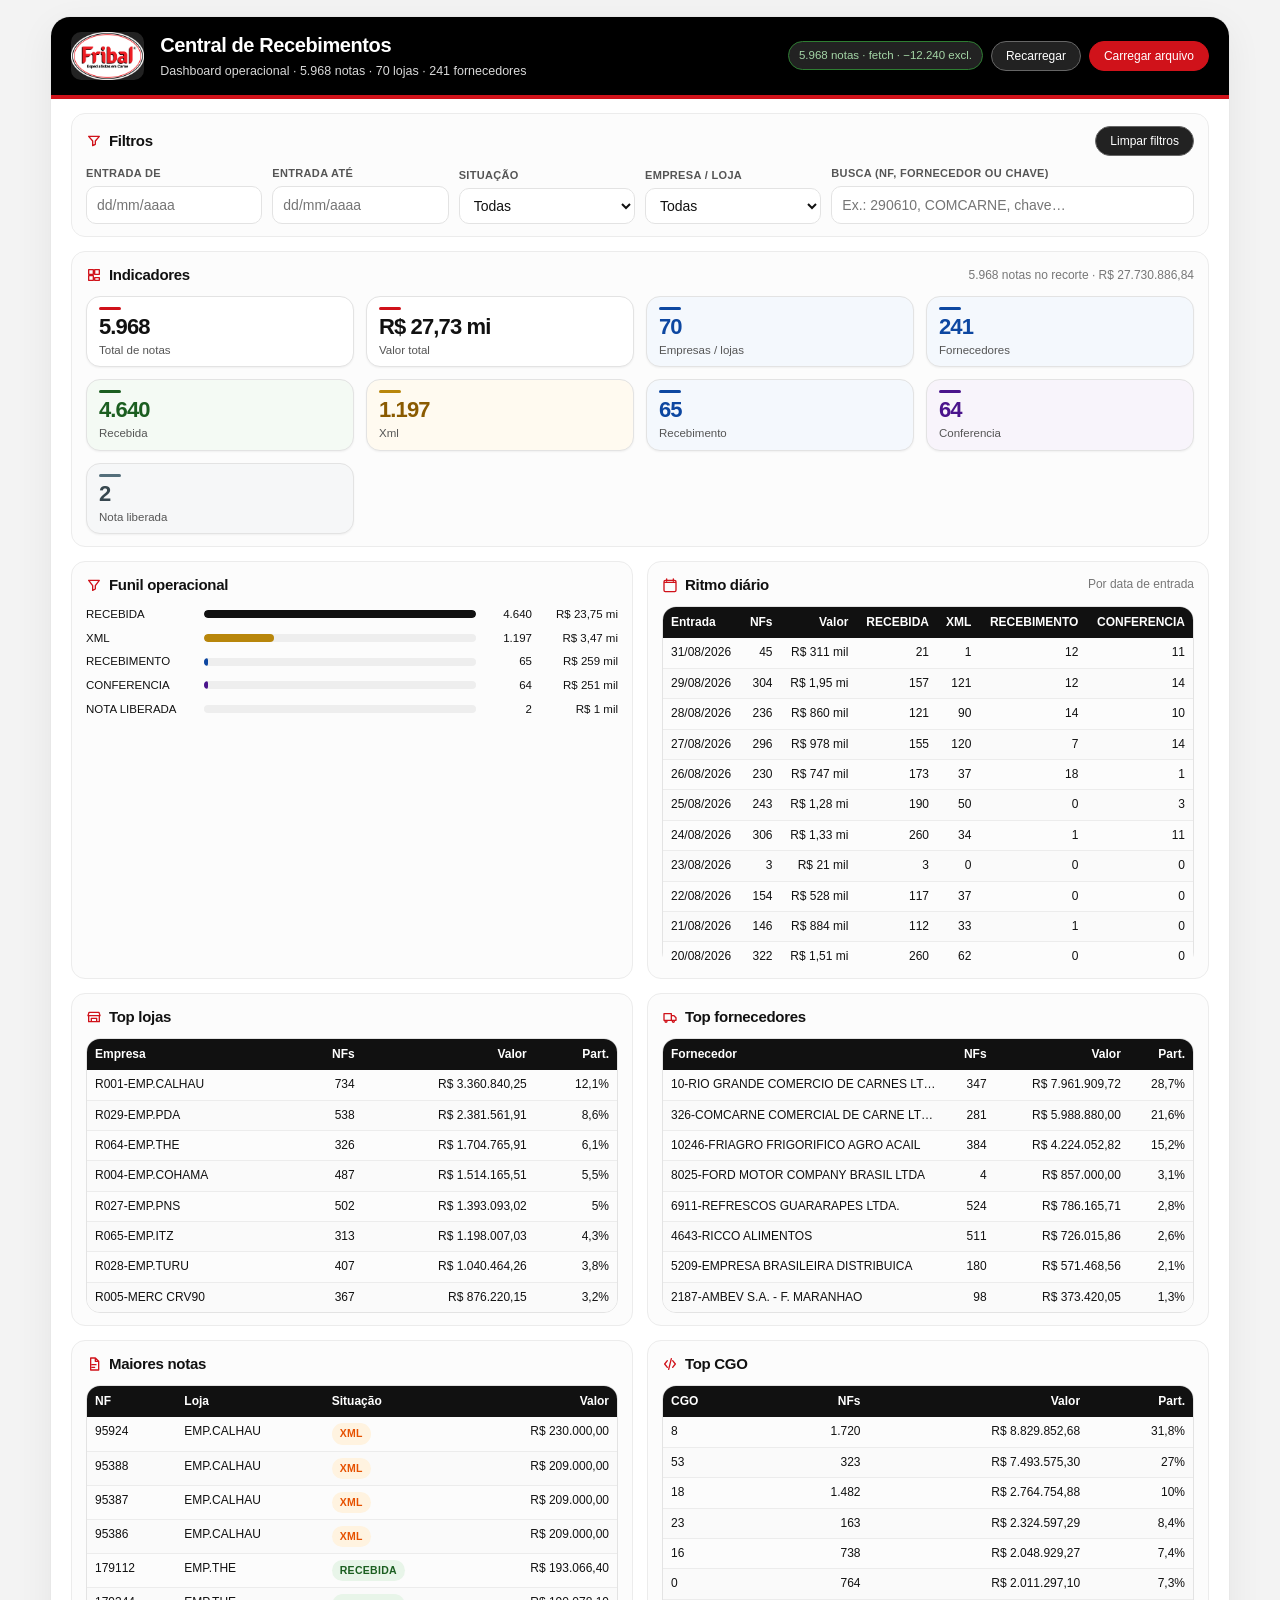
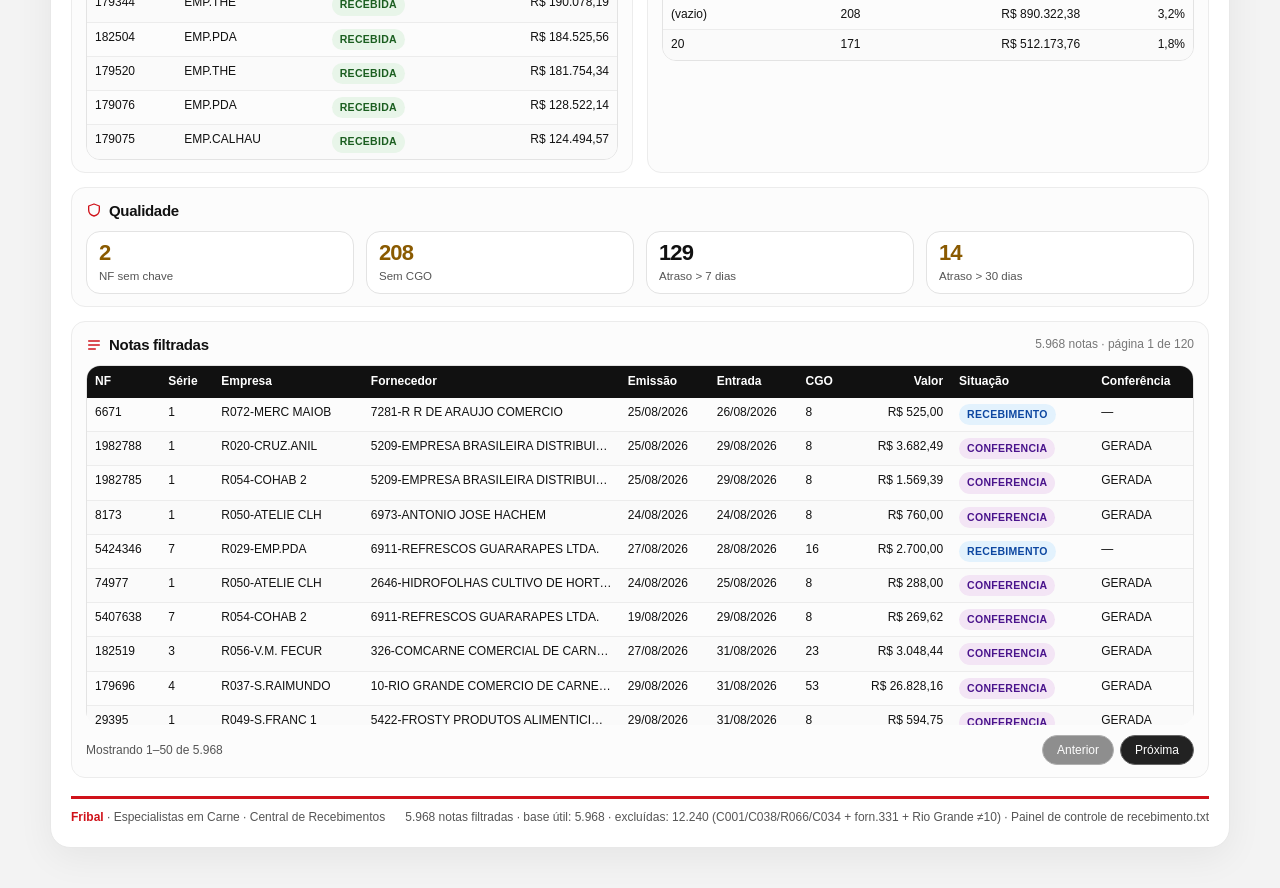
==== commit b4745965: "Update 02/09/26" ====
--- a/Bases/dashboard-recebimentos.html
+++ b/Bases/dashboard-recebimentos.html
@@ -523,7 +523,7 @@
         <img src="../fribal-logo.png" alt="Fribal" onerror="this.style.display='none'" />
         <div class="header-text">
           <h1>Central de Recebimentos</h1>
-          <p id="headerSub">Dashboard operacional · fonte: pasta Base</p>
+          <p id="headerSub">Dashboard operacional · fonte: pasta Bases</p>
         </div>
       </div>
       <div class="header-actions">
@@ -540,7 +540,7 @@
           <strong>Não foi possível ler a Base automaticamente.</strong>
           <div class="caption" style="margin-top:4px">
             Abra via servidor local ou selecione
-            <code>Base/Painel de controle de recebimento.txt</code>.
+            <code>Painel de controle de recebimento.txt</code>.
           </div>
         </div>
         <button type="button" class="btn primary" id="btnPickFileBanner">Selecionar arquivo</button>
@@ -690,7 +690,7 @@
 
       <div class="footer">
         <div><strong>Fribal</strong> · Especialistas em Carne · Central de Recebimentos</div>
-        <div id="footerMeta">Fonte: Base/Painel de controle de recebimento.txt</div>
+        <div id="footerMeta">Fonte: Painel de controle de recebimento.txt</div>
       </div>
     </div>
   </div>
@@ -703,7 +703,7 @@
     document.body.classList.add("embed");
   }
 
-  var DATA_PATH = "Base/Painel de controle de recebimento.txt";
+  var DATA_PATH = "Painel de controle de recebimento.txt";
   var PAGE_SIZE = 50;
   var SIT_ORDER = ["RECEBIDA", "XML", "RECEBIMENTO", "CONFERENCIA", "NOTA LIBERADA"];
   var EXCLUDED_EMPRESA_CODES = { C001: true, C038: true, R066: true, C034: true };
@@ -1445,7 +1445,7 @@
     els.loadBanner.classList.add("show");
     els.kpiGrid.innerHTML = "";
     els.kpiCaption.textContent = msg || "Sem dados";
-    els.funilBars.innerHTML = '<div class="empty"><strong>Sem dados.</strong><br>Carregue o arquivo da pasta Base.</div>';
+    els.funilBars.innerHTML = '<div class="empty"><strong>Sem dados.</strong><br>Carregue o arquivo da pasta Bases.</div>';
     els.ritmoTableWrap.innerHTML = "";
     els.lojasTableWrap.innerHTML = "";
     els.fornecedoresTableWrap.innerHTML = "";
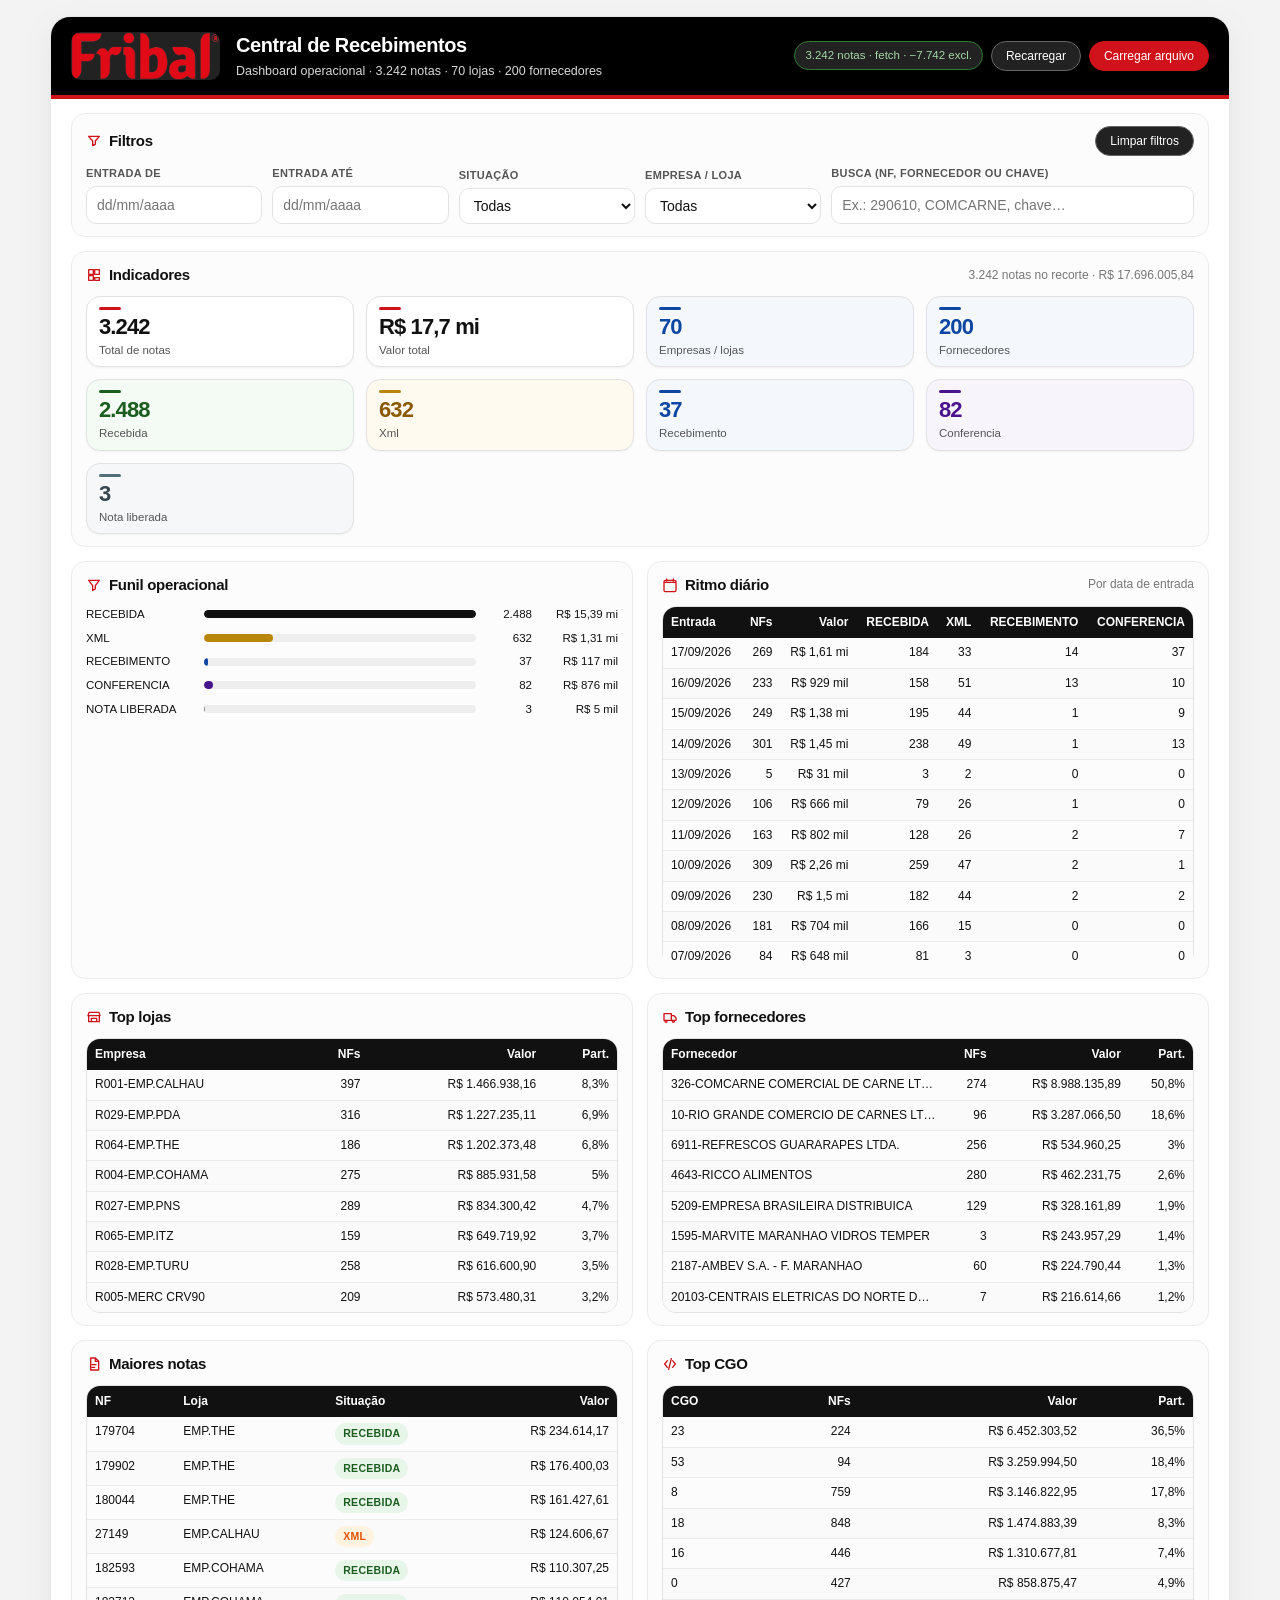
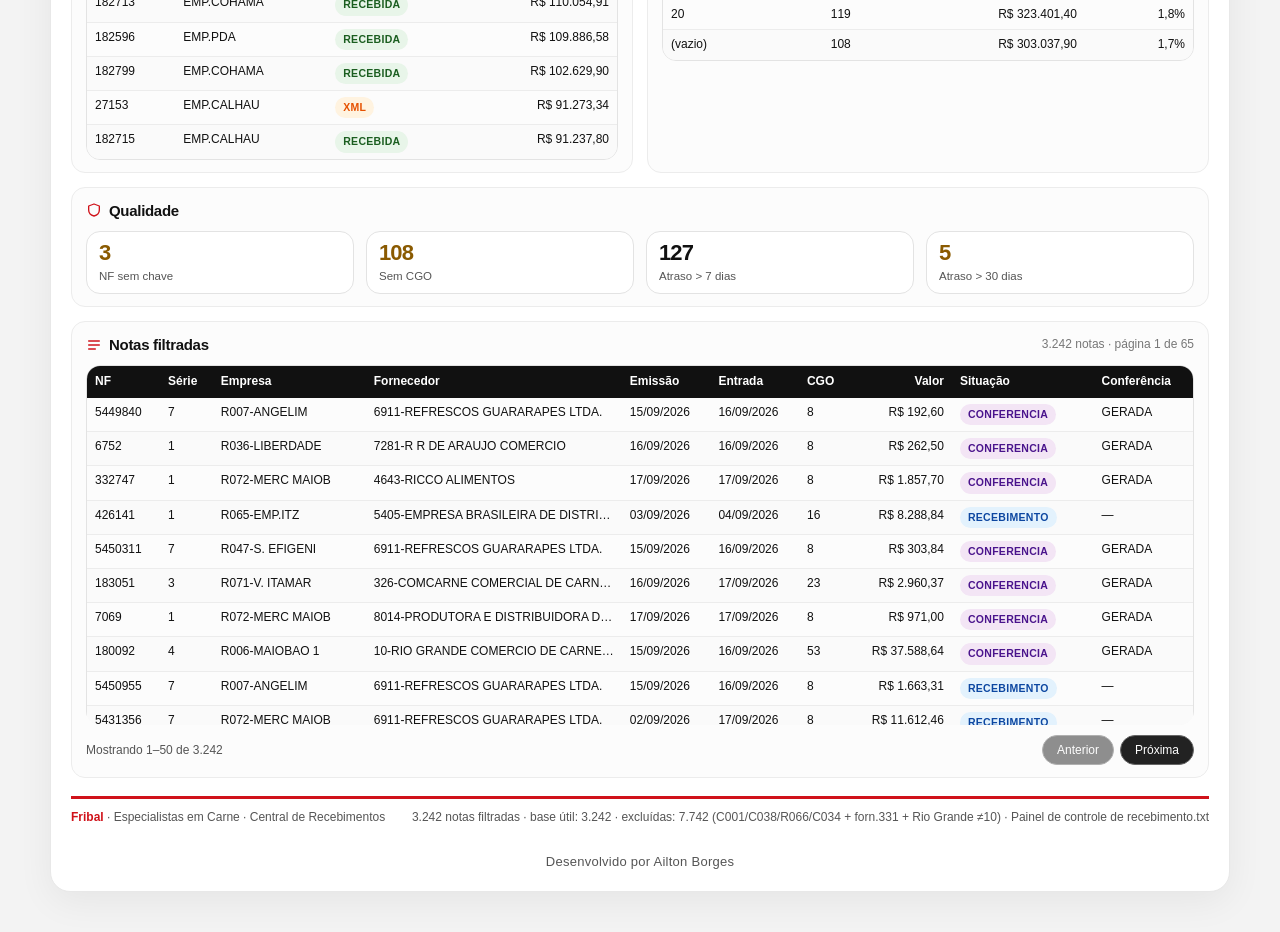
==== commit 7140b788: "Versão 8" ====
--- a/Bases/dashboard-recebimentos.html
+++ b/Bases/dashboard-recebimentos.html
@@ -473,6 +473,16 @@
     }
 
     .footer strong { color: var(--red); }
+
+    .credit {
+      margin: 12px 0 0;
+      color: var(--muted);
+      font-size: 13px;
+      font-weight: 500;
+      letter-spacing: 0.02em;
+      text-align: center;
+      line-height: 1.4;
+    }
 
     .truncate {
       max-width: 220px;
@@ -692,6 +702,7 @@
         <div><strong>Fribal</strong> · Especialistas em Carne · Central de Recebimentos</div>
         <div id="footerMeta">Fonte: Painel de controle de recebimento.txt</div>
       </div>
+      <p class="credit">Desenvolvido por Ailton Borges</p>
     </div>
   </div>
 
